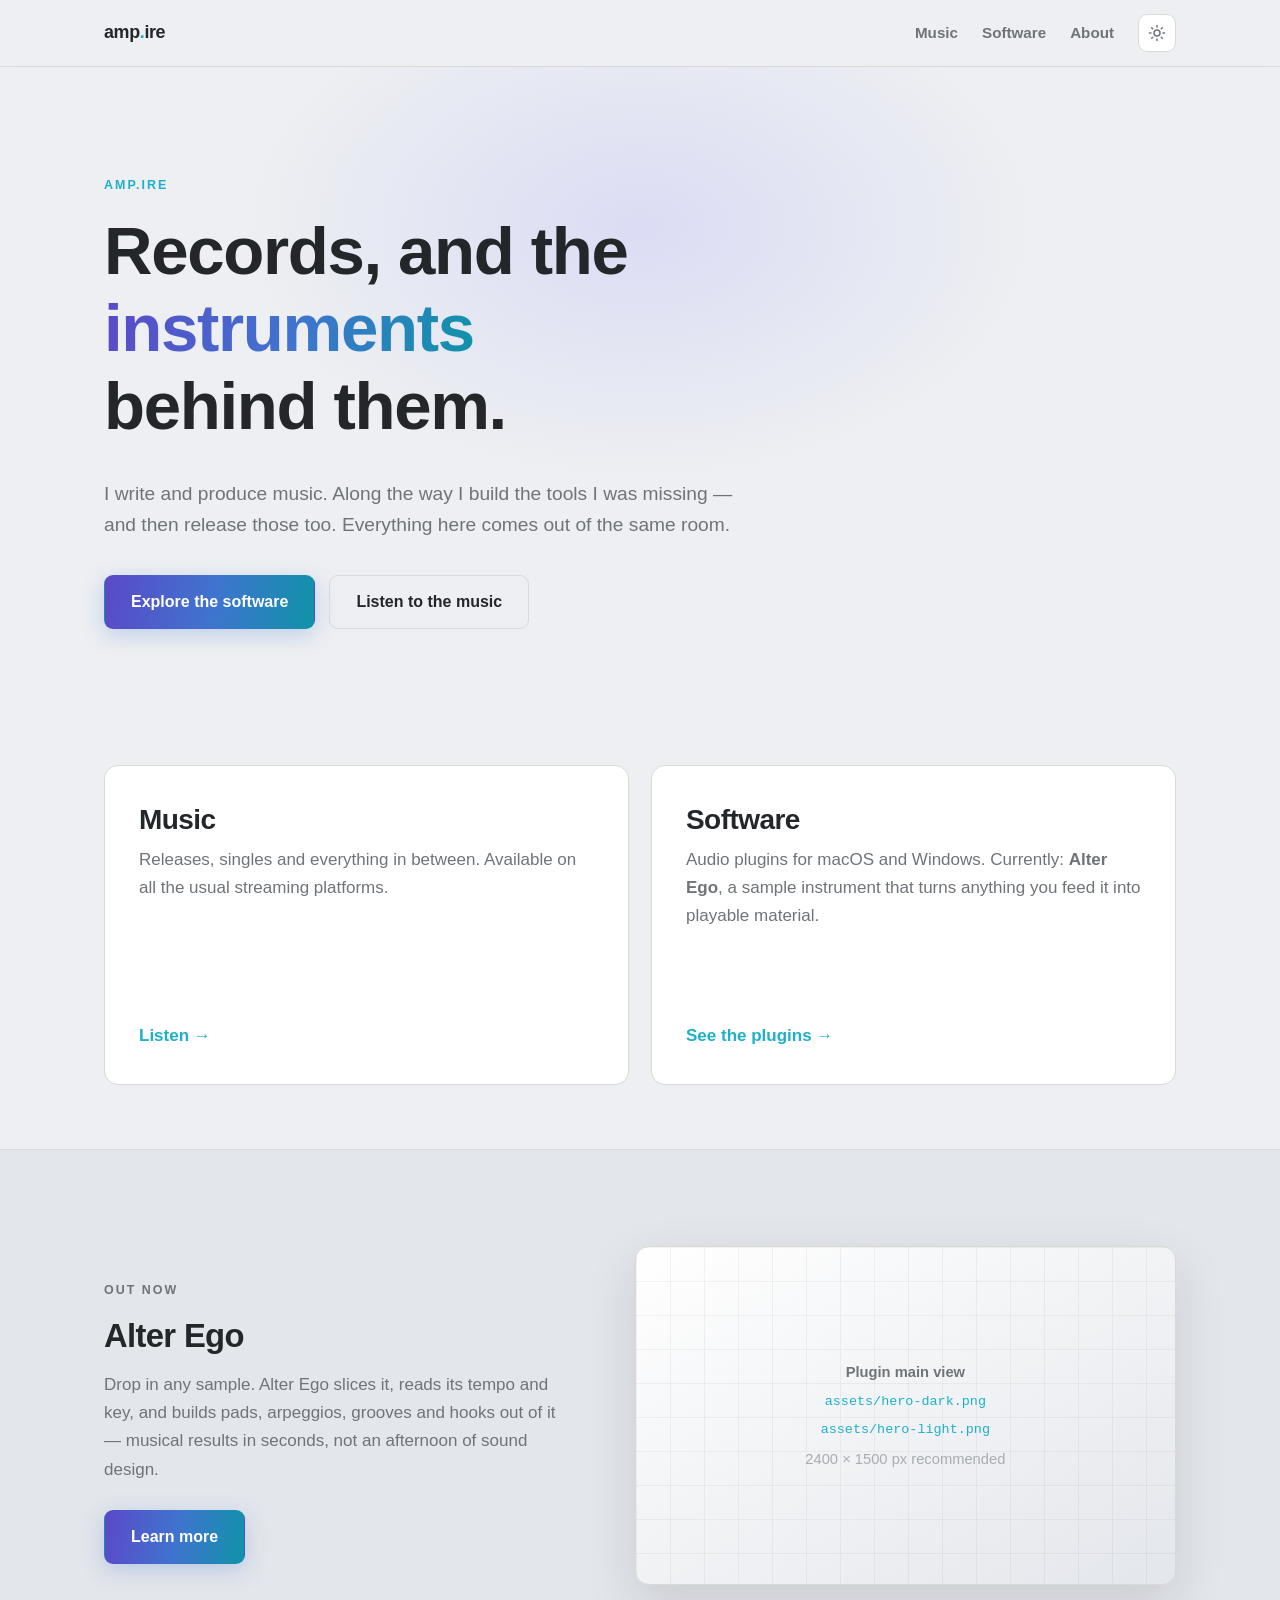
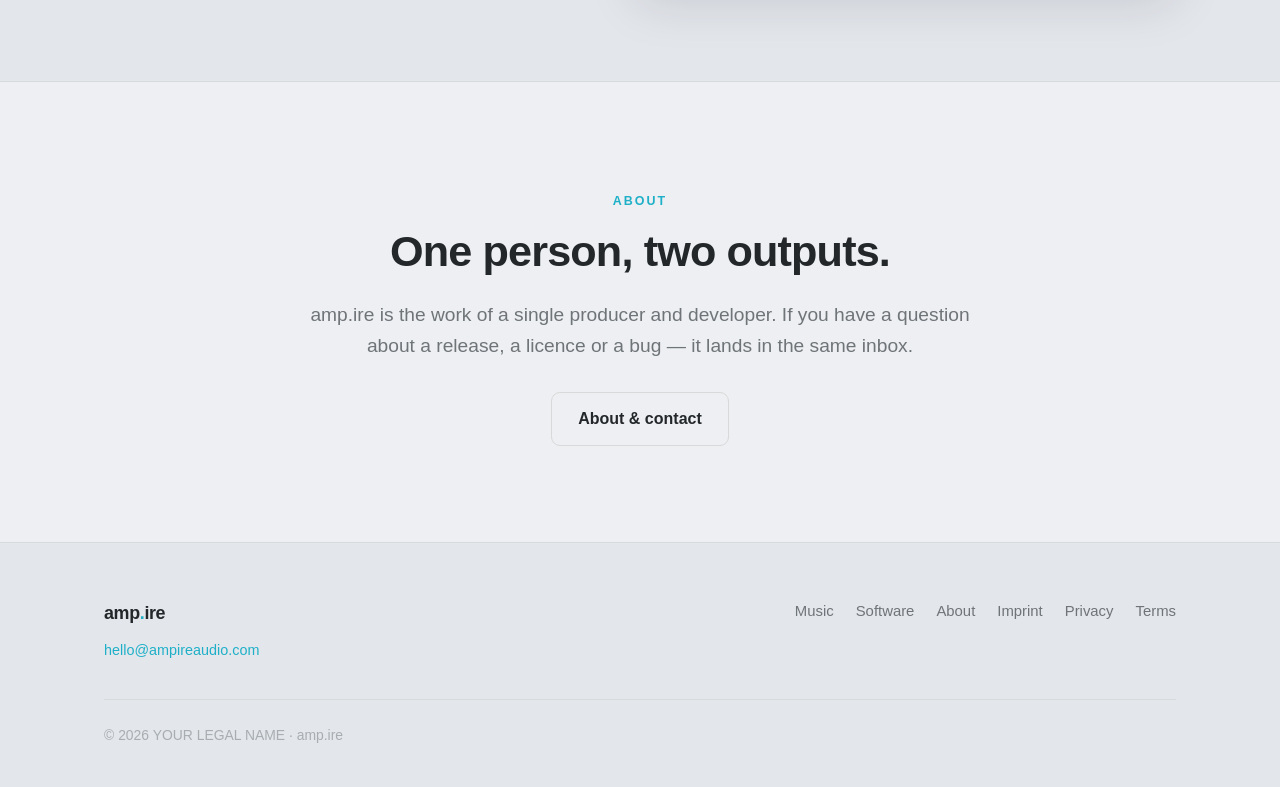
==== index.html @ e9aa4864 "Initial commit: amp.ire marketing site Static site for ampireaudio.com, split out of the plugin repo" ====
<!doctype html>
<html lang="en" data-theme="dark">
<head>
<meta charset="utf-8">
<meta name="viewport" content="width=device-width, initial-scale=1">
<title>amp.ire — music and instruments</title>
<meta name="description" content="amp.ire makes records and the instruments behind them. Music, plus audio plugins for macOS and Windows.">
<meta name="color-scheme" content="dark light">

<meta property="og:title" content="amp.ire — music and instruments">
<meta property="og:description" content="Records and the instruments behind them.">
<meta property="og:type" content="website">
<!-- TODO: replace with the absolute URL once the domain is live -->
<meta property="og:image" content="assets/og-image.png">

<link rel="icon" href="assets/favicon.png">
<link rel="stylesheet" href="styles.css">

<!-- Resolve the theme before first paint, otherwise the wrong one flashes. -->
<script>
  (function () {
    var stored = null;
    try { stored = localStorage.getItem('ampire-theme'); } catch (e) {}
    var system = window.matchMedia('(prefers-color-scheme: light)').matches ? 'light' : 'dark';
    document.documentElement.dataset.theme = stored || system;
  })();
</script>
</head>
<body>

<nav class="nav">
  <div class="nav-inner">
    <a class="logo" href="index.html">amp<span class="brand-dot">.</span>ire</a>
    <div class="nav-links">
      <a href="music.html">Music</a>
      <a href="software.html">Software</a>
      <a href="about.html">About</a>
    </div>
    <div class="nav-actions">
      <button class="theme-toggle" id="themeToggle" type="button" aria-label="Switch between light and dark theme">
        <svg class="icon-sun" viewBox="0 0 24 24" fill="none" stroke="currentColor" stroke-width="2" stroke-linecap="round" aria-hidden="true">
          <circle cx="12" cy="12" r="4"></circle>
          <path d="M12 2v2M12 20v2M4.9 4.9l1.4 1.4M17.7 17.7l1.4 1.4M2 12h2M20 12h2M4.9 19.1l1.4-1.4M17.7 6.3l1.4-1.4"></path>
        </svg>
        <svg class="icon-moon" viewBox="0 0 24 24" fill="none" stroke="currentColor" stroke-width="2" stroke-linecap="round" stroke-linejoin="round" aria-hidden="true">
          <path d="M21 12.8A9 9 0 1111.2 3a7 7 0 009.8 9.8z"></path>
        </svg>
      </button>
    </div>
  </div>
</nav>

<!-- ======================= HERO ======================= -->
<header class="hero">
  <div class="wrap">
    <p class="eyebrow">amp.ire</p>
    <!-- TODO: replace with your own words — this is a starting point, not your voice -->
    <h1>Records, and the <span class="grad-text">instruments</span> behind them.</h1>
    <p class="lede">
      I write and produce music. Along the way I build the tools I was missing —
      and then release those too. Everything here comes out of the same room.
    </p>
    <div class="cta-row" style="margin-top:34px">
      <a class="btn btn-primary" href="software.html">Explore the software</a>
      <a class="btn btn-ghost" href="music.html">Listen to the music</a>
    </div>
  </div>
</header>

<!-- ======================= TWO AREAS ======================= -->
<section class="tight">
  <div class="wrap">
    <div class="split">

      <a class="big-card" href="music.html">
        <h2>Music</h2>
        <p>
          Releases, singles and everything in between. Available on all the usual
          streaming platforms.
        </p>
        <span class="arrow">Listen →</span>
      </a>

      <a class="big-card" href="software.html">
        <h2>Software</h2>
        <p>
          Audio plugins for macOS and Windows. Currently: <strong>Alter Ego</strong>,
          a sample instrument that turns anything you feed it into playable material.
        </p>
        <span class="arrow">See the plugins →</span>
      </a>

    </div>
  </div>
</section>

<!-- ======================= FEATURED: ALTER EGO ======================= -->
<section class="alt">
  <div class="wrap">
    <div class="feature" style="margin-bottom:0">
      <div class="feature-text">
        <p class="eyebrow">Out now</p>
        <h2>Alter Ego</h2>
        <p>
          Drop in any sample. Alter Ego slices it, reads its tempo and key, and builds
          pads, arpeggios, grooves and hooks out of it — musical results in seconds,
          not an afternoon of sound design.
        </p>
        <div class="cta-row" style="margin-top:26px">
          <a class="btn btn-primary" href="alter-ego.html">Learn more</a>
        </div>
      </div>
      <figure class="shot">
        <img class="ss ss-dark"  src="assets/hero-dark.png"  alt="Alter Ego plugin interface, dark theme">
        <img class="ss ss-light" src="assets/hero-light.png" alt="Alter Ego plugin interface, light theme">
        <div class="shot-ph">
          <strong>Plugin main view</strong>
          <code>assets/hero-dark.png</code>
          <code>assets/hero-light.png</code>
          <span>2400 × 1500 px recommended</span>
        </div>
      </figure>
    </div>
  </div>
</section>

<!-- ======================= ABOUT TEASER ======================= -->
<section>
  <div class="wrap" style="max-width:720px;text-align:center">
    <p class="eyebrow" style="justify-self:center">About</p>
    <h2>One person, two outputs.</h2>
    <p class="lede" style="margin-inline:auto">
      amp.ire is the work of a single producer and developer. If you have a question
      about a release, a licence or a bug — it lands in the same inbox.
    </p>
    <div class="cta-row" style="margin-top:30px;justify-content:center">
      <a class="btn btn-ghost" href="about.html">About &amp; contact</a>
    </div>
  </div>
</section>

<footer class="footer">
  <div class="wrap">
    <div class="footer-grid">
      <div>
        <a class="logo" href="index.html">amp<span class="brand-dot">.</span>ire</a>
        <p class="faint" style="margin:10px 0 0">
          <a href="mailto:hello@ampireaudio.com">hello@ampireaudio.com</a>
        </p>
      </div>
      <div class="footer-links">
        <a href="music.html">Music</a>
        <a href="software.html">Software</a>
        <a href="about.html">About</a>
        <a href="legal/imprint.html">Imprint</a>
        <a href="legal/privacy.html">Privacy</a>
        <a href="legal/terms.html">Terms</a>
      </div>
    </div>
    <div class="footer-bottom">
      © <span id="year">2026</span> YOUR LEGAL NAME · amp.ire
    </div>
  </div>
</footer>

<script src="site.js"></script>
</body>
</html>
---- styles.css ----
/* Alter Ego — Landingpage
   Palette 1:1 aus Source/UI/Theme.h übernommen (Dark + Light).
   Der Verlauf entspricht HeroGradientButton.h — dark: accent/accentSecondary/playbackHighlight,
   light: die dort hinterlegten tieferen Varianten. */

/* ---------- Light (Theme.h, Mode::Light) ---------- */
:root[data-theme="light"] {
  --bg:            #edeff2;
  --bg-deep:       #e3e6eb;
  --panel:         #ffffff;
  --panel-2:       #eceeec;
  --border:        #d7dad8;
  --text:          #24272a;
  --text-dim:      #6f7478;
  --text-faint:    #a8adb0;

  --accent:        #7c7bff;
  --accent-2:      #75b8ff;
  --cyan:          #1fb0c8;
  --positive:      #5bbfa5;
  --warning:       #f5c45a;

  --grad: linear-gradient(100deg, #5b49c8 0%, #3f74cf 52%, #0f93a8 100%);
  --grad-on: #ffffff;

  --glow:       rgba(124, 123, 255, .16);
  --shadow-lg:  0 18px 50px rgba(20, 24, 34, .13);
  --shadow-btn: 0 6px 22px rgba(63, 116, 207, .26);
  --shadow-btn-h: 0 10px 30px rgba(63, 116, 207, .36);
  --gridline:   rgba(0, 0, 0, .045);
}

/* ---------- Dark (Theme.h, Mode::Dark) ---------- */
:root[data-theme="dark"] {
  --bg:            #1c1f23;
  --bg-deep:       #16191c;
  --panel:         #2a2e33;
  --panel-2:       #343941;
  --border:        #454a52;
  --text:          #e9ebee;
  --text-dim:      #aab0b8;
  --text-faint:    #8b929b;

  --accent:        #8f8eff;
  --accent-2:      #6fb6ff;
  --cyan:          #43d5e8;
  --positive:      #84dcc6;
  --warning:       #f2c14e;

  --grad: linear-gradient(100deg, #8f8eff 0%, #6fb6ff 52%, #43d5e8 100%);
  --grad-on: #14161a;

  --glow:       rgba(143, 142, 255, .20);
  --shadow-lg:  0 26px 70px rgba(0, 0, 0, .5);
  --shadow-btn: 0 6px 26px rgba(111, 182, 255, .22);
  --shadow-btn-h: 0 10px 34px rgba(111, 182, 255, .34);
  --gridline:   rgba(255, 255, 255, .028);
}

:root {
  --r:   14px;
  --r-s: 9px;
  --maxw: 1120px;
  --font: -apple-system, BlinkMacSystemFont, "Segoe UI", Inter, Roboto,
          "Helvetica Neue", Arial, sans-serif;
  color-scheme: light dark;
}

* { box-sizing: border-box; }

html { scroll-behavior: smooth; }

body {
  margin: 0;
  background: var(--bg);
  color: var(--text);
  font-family: var(--font);
  font-size: 17px;
  line-height: 1.65;
  -webkit-font-smoothing: antialiased;
  overflow-x: hidden;
  transition: background .2s ease, color .2s ease;
}

img { max-width: 100%; display: block; }

a { color: var(--cyan); text-decoration: none; }
a:hover { text-decoration: underline; }

.wrap { max-width: var(--maxw); margin: 0 auto; padding: 0 24px; }

/* ---------- Typografie ---------- */

h1, h2, h3 { line-height: 1.15; letter-spacing: -0.02em; margin: 0 0 .5em; }
h1 { font-size: clamp(2.5rem, 6vw, 4.2rem); font-weight: 800; }
h2 { font-size: clamp(1.8rem, 3.6vw, 2.7rem); font-weight: 750; }
h3 { font-size: 1.2rem; font-weight: 650; }

.grad-text {
  background: var(--grad);
  -webkit-background-clip: text;
  background-clip: text;
  color: transparent;
}

.eyebrow {
  font-size: .78rem; font-weight: 700; letter-spacing: .16em;
  text-transform: uppercase; color: var(--cyan); margin-bottom: 1rem;
}

.lede  { font-size: 1.2rem; color: var(--text-dim); max-width: 62ch; }
.dim   { color: var(--text-dim); }
.faint { color: var(--text-faint); font-size: .9rem; }

/* ---------- Nav ---------- */

.nav {
  position: sticky; top: 0; z-index: 50;
  background: color-mix(in srgb, var(--bg) 80%, transparent);
  backdrop-filter: blur(14px);
  border-bottom: 1px solid var(--border);
}
.nav-inner {
  max-width: var(--maxw); margin: 0 auto; padding: 14px 24px;
  display: flex; align-items: center; gap: 24px;
}
.logo { font-weight: 800; font-size: 1.12rem; letter-spacing: -0.02em; color: var(--text); }
.logo:hover { text-decoration: none; }
.logo .dot {
  display: inline-block; width: 9px; height: 9px; border-radius: 50%;
  background: var(--grad); margin-right: 9px; vertical-align: middle;
}
.nav-links { display: flex; gap: 24px; margin-left: auto; }
.nav-links a { color: var(--text-dim); font-size: .95rem; font-weight: 550; }
.nav-links a:hover { color: var(--text); text-decoration: none; }
.nav-actions { display: flex; align-items: center; gap: 12px; margin-left: auto; }
.nav-links + .nav-actions { margin-left: 0; }

@media (max-width: 860px) {
  .nav-links { display: none; }
  .nav-inner { gap: 12px; }
}

/* Theme-Umschalter */
.theme-toggle {
  width: 38px; height: 38px; flex: 0 0 38px;
  display: grid; place-content: center;
  border: 1px solid var(--border); border-radius: var(--r-s);
  background: var(--panel); color: var(--text-dim);
  cursor: pointer; padding: 0;
  transition: color .15s ease, border-color .15s ease, background .15s ease;
}
.theme-toggle:hover { color: var(--text); border-color: var(--text-faint); }
.theme-toggle svg { width: 18px; height: 18px; }
:root[data-theme="dark"]  .icon-sun  { display: none; }
:root[data-theme="light"] .icon-moon { display: none; }

/* ---------- Buttons ---------- */

.btn {
  display: inline-flex; align-items: center; justify-content: center; gap: 9px;
  padding: 13px 26px; border-radius: var(--r-s);
  font-size: 1rem; font-weight: 650; font-family: var(--font);
  border: 1px solid transparent; cursor: pointer;
  transition: transform .13s ease, box-shadow .13s ease, background .13s ease;
  white-space: nowrap;
}
.btn:hover { text-decoration: none; transform: translateY(-1px); }

.btn-primary {
  background: var(--grad); color: var(--grad-on);
  box-shadow: var(--shadow-btn);
}
.btn-primary:hover { box-shadow: var(--shadow-btn-h); }

.btn-ghost { background: transparent; color: var(--text); border-color: var(--border); }
.btn-ghost:hover { background: var(--panel); border-color: var(--text-faint); }

.btn-sm { padding: 9px 18px; font-size: .92rem; }

/* ---------- Sections ---------- */

section { padding: 96px 0; }
section.tight { padding: 64px 0; }
.section-head { max-width: 62ch; margin-bottom: 52px; }
.alt { background: var(--bg-deep); border-block: 1px solid var(--border); }

/* ---------- Hero ---------- */

.hero { padding: 96px 0 72px; position: relative; overflow: hidden; }
.hero::before {
  content: ""; position: absolute; inset: -30% 0 auto 50%;
  width: 1100px; height: 700px; transform: translateX(-50%);
  background: radial-gradient(closest-side, var(--glow), transparent 72%);
  pointer-events: none;
}
.hero .wrap { position: relative; }
.hero h1 { max-width: 16ch; }
.hero .lede { margin: 0 0 34px; }
.cta-row { display: flex; flex-wrap: wrap; gap: 14px; align-items: center; }
.cta-note { margin-top: 16px; }

/* ---------- Screenshots (theme-abhängig) ---------- */

.shot {
  margin: 0; border: 1px solid var(--border); border-radius: var(--r);
  background: linear-gradient(150deg, var(--panel), var(--bg-deep));
  box-shadow: var(--shadow-lg); overflow: hidden;
}
.shot img { width: 100%; }
.shot figcaption {
  padding: 12px 16px; border-top: 1px solid var(--border);
  font-size: .87rem; color: var(--text-faint);
}
.hero-shot { margin-top: 60px; }

/* Nur der Screenshot des aktiven Themes wird gezeigt. */
.ss { display: none; }
:root[data-theme="dark"]  .shot:not(.missing) .ss-dark  { display: block; }
:root[data-theme="light"] .shot:not(.missing) .ss-light { display: block; }

/* Platzhalter — verschwindet automatisch, sobald die Bilddateien existieren.
   Kein HTML-Editieren nötig: fehlende Dateien setzen .missing per onerror. */
.shot-ph { display: none; }
.shot.missing .shot-ph {
  display: grid; aspect-ratio: 16 / 10; place-content: center;
  gap: 6px; text-align: center; padding: 24px;
  color: var(--text-faint); font-size: .92rem;
  background-image:
    linear-gradient(var(--gridline) 1px, transparent 1px),
    linear-gradient(90deg, var(--gridline) 1px, transparent 1px);
  background-size: 34px 34px;
}
.shot-ph strong { color: var(--text-dim); font-weight: 600; }
.shot-ph code { font-size: .84rem; color: var(--cyan); }

/* ---------- Badge-Reihe ---------- */

.badges {
  display: flex; flex-wrap: wrap; gap: 10px 12px;
  margin-top: 28px; padding-top: 28px; border-top: 1px solid var(--border);
}
.badge {
  font-size: .82rem; font-weight: 600; color: var(--text-dim);
  border: 1px solid var(--border); border-radius: 999px; padding: 5px 14px;
  background: var(--panel);
}
.badge.ok { color: var(--positive); border-color: color-mix(in srgb, var(--positive) 40%, transparent); }

/* ---------- Karten ---------- */

.grid { display: grid; gap: 22px; }
.grid-3 { grid-template-columns: repeat(3, 1fr); }
.grid-2 { grid-template-columns: repeat(2, 1fr); }
@media (max-width: 900px) { .grid-3, .grid-2 { grid-template-columns: 1fr; } }

.card {
  background: var(--panel); border: 1px solid var(--border);
  border-radius: var(--r); padding: 28px;
}
.card h3 { margin-bottom: .45em; }
.card p { margin: 0; color: var(--text-dim); font-size: .97rem; }
.card .ico { margin-bottom: 18px; display: block; color: var(--cyan); }

/* ---------- Feature-Zeilen ---------- */

.feature {
  display: grid; grid-template-columns: 1fr 1.15fr; gap: 60px; align-items: center;
  margin-bottom: 90px;
}
.feature:last-child { margin-bottom: 0; }
.feature.flip .feature-text { order: 2; }
@media (max-width: 900px) {
  .feature { grid-template-columns: 1fr; gap: 32px; margin-bottom: 64px; }
  .feature.flip .feature-text { order: 0; }
}
.feature h2 { font-size: clamp(1.5rem, 2.8vw, 2.05rem); }
.feature p { color: var(--text-dim); }

/* ---------- Audio-Demos ---------- */

.demo {
  background: var(--panel); border: 1px solid var(--border);
  border-radius: var(--r); padding: 20px 22px;
}
.demo-title { font-weight: 650; margin-bottom: 3px; }
.demo-meta { font-size: .85rem; color: var(--text-faint); margin-bottom: 14px; }
.demo audio { width: 100%; height: 36px; }

/* ---------- Schritte ---------- */

.step-num {
  width: 38px; height: 38px; border-radius: 50%;
  display: grid; place-content: center; margin-bottom: 16px;
  font-weight: 800; font-size: 1rem; color: var(--grad-on); background: var(--grad);
}

/* ---------- Preis ---------- */

.price-card {
  max-width: 480px; margin: 0 auto; text-align: center;
  background: var(--panel); border: 1px solid var(--border);
  border-radius: var(--r); padding: 44px 36px; position: relative; overflow: hidden;
}
.price-card::before {
  content: ""; position: absolute; inset: 0 0 auto 0; height: 3px; background: var(--grad);
}
.price { font-size: 3.4rem; font-weight: 800; letter-spacing: -0.03em; line-height: 1; }
.price-sub { color: var(--text-faint); font-size: .92rem; margin-top: 8px; }
.price-list { list-style: none; padding: 0; margin: 28px 0; text-align: left; }
.price-list li { padding: 9px 0 9px 28px; position: relative; color: var(--text-dim); font-size: .97rem; }
.price-list li::before {
  content: "✓"; position: absolute; left: 0; top: 9px; color: var(--cyan); font-weight: 700;
}

/* ---------- Specs ---------- */

.spec-table { width: 100%; border-collapse: collapse; font-size: .97rem; }
.spec-table th, .spec-table td {
  padding: 14px 0; border-bottom: 1px solid var(--border);
  text-align: left; vertical-align: top;
}
.spec-table th { color: var(--text-faint); font-weight: 600; width: 34%; }
.spec-table td { color: var(--text-dim); }

/* ---------- FAQ ---------- */

.faq { border-top: 1px solid var(--border); }
.faq details { border-bottom: 1px solid var(--border); }
.faq summary {
  cursor: pointer; list-style: none; padding: 22px 40px 22px 0;
  font-weight: 600; position: relative;
}
.faq summary::-webkit-details-marker { display: none; }
.faq summary::after {
  content: "+"; position: absolute; right: 6px; top: 18px;
  font-size: 1.5rem; font-weight: 400; color: var(--cyan); line-height: 1;
  transition: transform .18s ease;
}
.faq details[open] summary::after { transform: rotate(45deg); }
.faq .answer { padding: 0 40px 22px 0; color: var(--text-dim); margin: 0; }

/* ---------- Footer ---------- */

.footer { border-top: 1px solid var(--border); padding: 56px 0 40px; background: var(--bg-deep); }
.footer-grid { display: flex; flex-wrap: wrap; gap: 40px; justify-content: space-between; }
.footer-links { display: flex; flex-wrap: wrap; gap: 22px; }
.footer-links a { color: var(--text-dim); font-size: .93rem; }
.footer-bottom {
  margin-top: 36px; padding-top: 24px; border-top: 1px solid var(--border);
  color: var(--text-faint); font-size: .87rem;
}

/* ---------- Reduced motion ---------- */

@media (prefers-reduced-motion: reduce) {
  html { scroll-behavior: auto; }
  .btn, .faq summary::after, body { transition: none; }
  .btn:hover { transform: none; }
}

/* ==========================================================
   amp.ire — Dachmarken-Layout (Home, Music, Software, About)
   ========================================================== */

.nav-links a.active { color: var(--text); }
.nav-links a.active::after {
  content: ""; display: block; height: 2px; margin-top: 3px;
  background: var(--grad); border-radius: 2px;
}

/* Brand-Wortmarke */
.logo .brand-dot { color: var(--cyan); }

/* Breadcrumb auf Unterseiten */
.crumb { font-size: .9rem; color: var(--text-faint); margin-bottom: 18px; }
.crumb a { color: var(--text-faint); }
.crumb a:hover { color: var(--text); text-decoration: none; }
.crumb span { margin: 0 8px; opacity: .55; }

/* ---------- Home: zwei große Bereichskarten ---------- */

.split { display: grid; grid-template-columns: 1fr 1fr; gap: 22px; }
@media (max-width: 860px) { .split { grid-template-columns: 1fr; } }

.big-card {
  position: relative; overflow: hidden; isolation: isolate;
  background: var(--panel); border: 1px solid var(--border);
  border-radius: var(--r); padding: 38px 34px 34px;
  display: flex; flex-direction: column; min-height: 320px;
  transition: border-color .16s ease, transform .16s ease, box-shadow .16s ease;
}
.big-card:hover {
  border-color: color-mix(in srgb, var(--cyan) 45%, var(--border));
  transform: translateY(-2px);
  box-shadow: var(--shadow-lg);
  text-decoration: none;
}
.big-card::before {
  content: ""; position: absolute; inset: 0 0 auto 0; height: 3px;
  background: var(--grad); opacity: 0; transition: opacity .16s ease;
}
.big-card:hover::before { opacity: 1; }
.big-card h2 { font-size: 1.75rem; margin-bottom: .35em; color: var(--text); }
.big-card p { color: var(--text-dim); margin: 0 0 26px; }
.big-card .arrow { margin-top: auto; font-weight: 650; color: var(--cyan); }

/* ---------- Releases ---------- */

.release-grid { display: grid; grid-template-columns: repeat(3, 1fr); gap: 30px; }
@media (max-width: 900px) { .release-grid { grid-template-columns: repeat(2, 1fr); } }
@media (max-width: 560px) { .release-grid { grid-template-columns: 1fr; } }

.release { display: flex; flex-direction: column; }
.cover {
  position: relative; aspect-ratio: 1; border-radius: var(--r-s); overflow: hidden;
  border: 1px solid var(--border); background: var(--panel);
  box-shadow: var(--shadow-lg); margin-bottom: 16px;
}
.cover img { width: 100%; height: 100%; object-fit: cover; }
.cover.missing img { display: none; }
.cover .cover-ph { display: none; }
.cover.missing .cover-ph {
  position: absolute; inset: 0; display: grid; place-content: center;
  gap: 4px; text-align: center; padding: 18px;
  color: var(--text-faint); font-size: .82rem;
  background-image:
    linear-gradient(var(--gridline) 1px, transparent 1px),
    linear-gradient(90deg, var(--gridline) 1px, transparent 1px);
  background-size: 26px 26px;
}
.cover .cover-ph code { color: var(--cyan); font-size: .76rem; }

.release-title { font-weight: 650; font-size: 1.05rem; }
.release-meta { color: var(--text-faint); font-size: .87rem; margin-bottom: 12px; }

.pill-links { display: flex; flex-wrap: wrap; gap: 8px; }
.pill {
  font-size: .82rem; font-weight: 600; color: var(--text-dim);
  border: 1px solid var(--border); border-radius: 999px;
  padding: 5px 13px; background: var(--panel);
  transition: color .14s ease, border-color .14s ease;
}
.pill:hover { color: var(--text); border-color: var(--cyan); text-decoration: none; }

/* ---------- About ---------- */

.about-grid { display: grid; grid-template-columns: 320px 1fr; gap: 56px; align-items: start; }
@media (max-width: 860px) { .about-grid { grid-template-columns: 1fr; gap: 32px; } }

.portrait {
  position: relative; aspect-ratio: 4 / 5; border-radius: var(--r); overflow: hidden;
  border: 1px solid var(--border); background: var(--panel); box-shadow: var(--shadow-lg);
}
.portrait img { width: 100%; height: 100%; object-fit: cover; }
.portrait.missing img { display: none; }
.portrait .cover-ph { display: none; }
.portrait.missing .cover-ph {
  position: absolute; inset: 0; display: grid; place-content: center;
  gap: 4px; text-align: center; padding: 18px;
  color: var(--text-faint); font-size: .84rem;
  background-image:
    linear-gradient(var(--gridline) 1px, transparent 1px),
    linear-gradient(90deg, var(--gridline) 1px, transparent 1px);
  background-size: 26px 26px;
}
.portrait .cover-ph code { color: var(--cyan); font-size: .78rem; }

.prose p { color: var(--text-dim); }
.prose p:first-child { color: var(--text); font-size: 1.15rem; }

/* ---------- Software-Übersicht ---------- */

.product {
  display: grid; grid-template-columns: 1fr 1.2fr; gap: 44px; align-items: center;
  background: var(--panel); border: 1px solid var(--border);
  border-radius: var(--r); padding: 40px; margin-bottom: 24px;
}
@media (max-width: 900px) { .product { grid-template-columns: 1fr; gap: 28px; padding: 30px; } }
.product h2 { font-size: 1.9rem; margin-bottom: .3em; }
.product .tagline { color: var(--text-dim); margin: 0 0 22px; }

.soon {
  border: 1px dashed var(--border); border-radius: var(--r);
  padding: 34px; text-align: center; color: var(--text-faint);
}
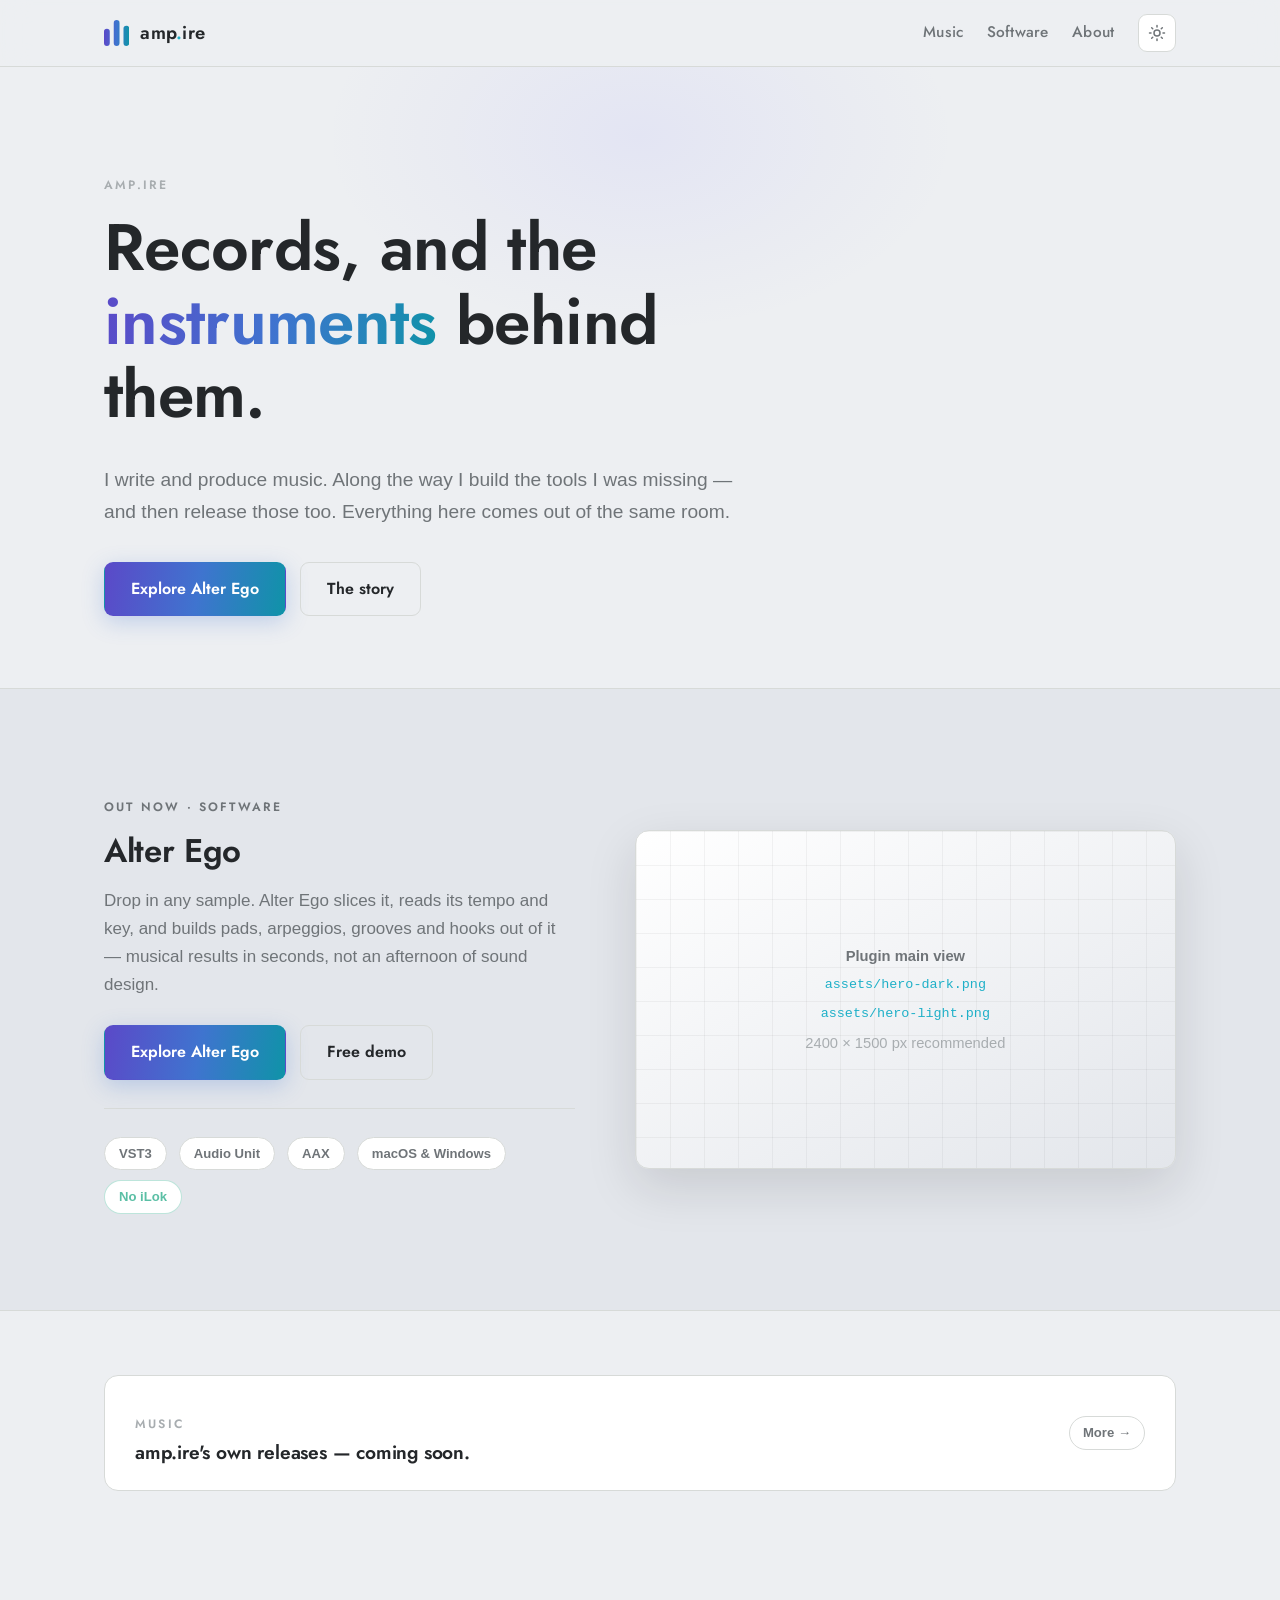
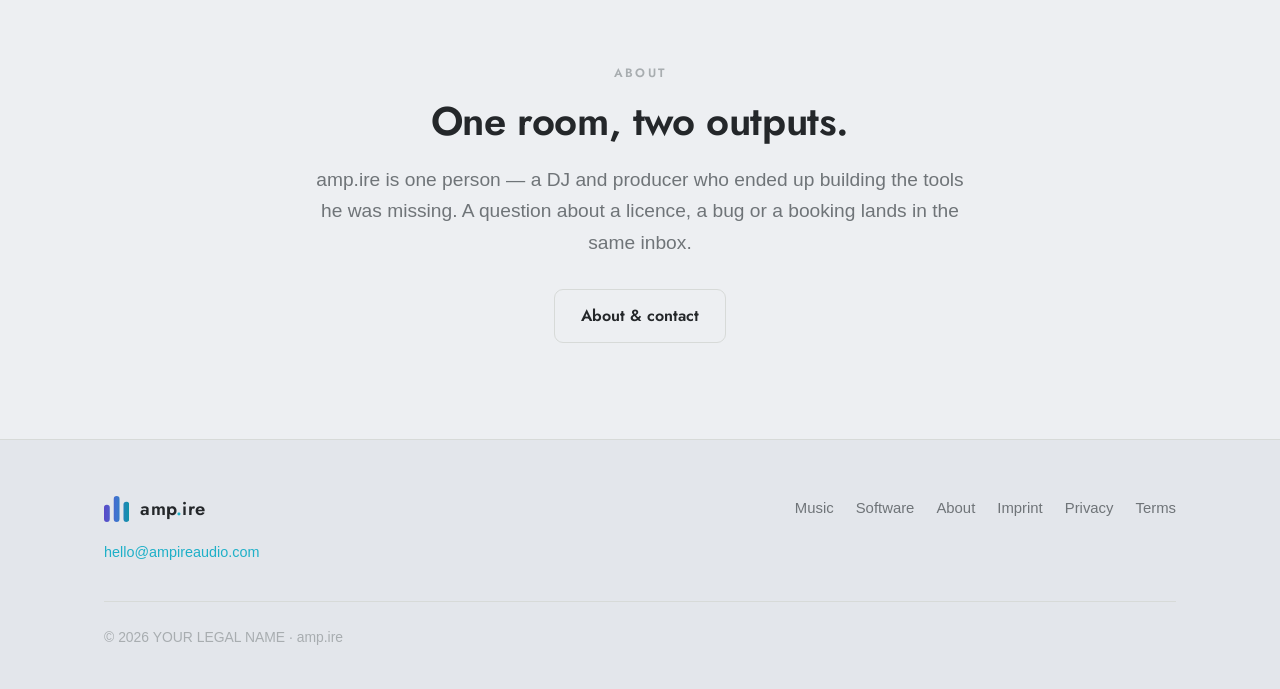
==== commit affb99f0: "Rework brand & design: amp.ire logo, Jost type, plugin-forward layout - New logo: EQ-triad mark (thr" ====
--- a/index.html
+++ b/index.html
@@ -14,6 +14,8 @@
 <meta property="og:image" content="assets/og-image.png">
 
 <link rel="icon" href="assets/favicon.png">
+<link rel="preload" href="assets/fonts/jost-600.woff2" as="font" type="font/woff2" crossorigin>
+<link rel="preload" href="assets/fonts/jost-500.woff2" as="font" type="font/woff2" crossorigin>
 <link rel="stylesheet" href="styles.css">
 
 <!-- Resolve the theme before first paint, otherwise the wrong one flashes. -->
@@ -30,7 +32,7 @@
 
 <nav class="nav">
   <div class="nav-inner">
-    <a class="logo" href="index.html">amp<span class="brand-dot">.</span>ire</a>
+    <a class="logo" href="index.html" aria-label="amp.ire — home"><svg class="logo-mark" viewBox="0 0 70 72" aria-hidden="true" focusable="false"><defs><linearGradient id="ampGrad" gradientUnits="userSpaceOnUse" x1="0" y1="0" x2="70" y2="0"><stop offset="0" style="stop-color:var(--ampg-1)"/><stop offset=".5" style="stop-color:var(--ampg-2)"/><stop offset="1" style="stop-color:var(--ampg-3)"/></linearGradient></defs><rect x="0" y="24" width="16" height="48" rx="8" fill="url(#ampGrad)"/><rect x="27" y="0" width="16" height="72" rx="8" fill="url(#ampGrad)"/><rect x="54" y="16" width="16" height="56" rx="8" fill="url(#ampGrad)"/></svg><span class="logo-word">amp<span class="brand-dot">.</span>ire</span></a>
     <div class="nav-links">
       <a href="music.html">Music</a>
       <a href="software.html">Software</a>
@@ -61,45 +63,18 @@
       and then release those too. Everything here comes out of the same room.
     </p>
     <div class="cta-row" style="margin-top:34px">
-      <a class="btn btn-primary" href="software.html">Explore the software</a>
-      <a class="btn btn-ghost" href="music.html">Listen to the music</a>
+      <a class="btn btn-primary" href="alter-ego.html">Explore Alter Ego</a>
+      <a class="btn btn-ghost" href="about.html">The story</a>
     </div>
   </div>
 </header>
 
-<!-- ======================= TWO AREAS ======================= -->
-<section class="tight">
-  <div class="wrap">
-    <div class="split">
-
-      <a class="big-card" href="music.html">
-        <h2>Music</h2>
-        <p>
-          Releases, singles and everything in between. Available on all the usual
-          streaming platforms.
-        </p>
-        <span class="arrow">Listen →</span>
-      </a>
-
-      <a class="big-card" href="software.html">
-        <h2>Software</h2>
-        <p>
-          Audio plugins for macOS and Windows. Currently: <strong>Alter Ego</strong>,
-          a sample instrument that turns anything you feed it into playable material.
-        </p>
-        <span class="arrow">See the plugins →</span>
-      </a>
-
-    </div>
-  </div>
-</section>
-
-<!-- ======================= FEATURED: ALTER EGO ======================= -->
+<!-- ======================= ALTER EGO — the star ======================= -->
 <section class="alt">
   <div class="wrap">
     <div class="feature" style="margin-bottom:0">
       <div class="feature-text">
-        <p class="eyebrow">Out now</p>
+        <p class="eyebrow">Out now · Software</p>
         <h2>Alter Ego</h2>
         <p>
           Drop in any sample. Alter Ego slices it, reads its tempo and key, and builds
@@ -107,7 +82,15 @@
           not an afternoon of sound design.
         </p>
         <div class="cta-row" style="margin-top:26px">
-          <a class="btn btn-primary" href="alter-ego.html">Learn more</a>
+          <a class="btn btn-primary" href="alter-ego.html">Explore Alter Ego</a>
+          <a class="btn btn-ghost" href="alter-ego.html#demo-download">Free demo</a>
+        </div>
+        <div class="badges">
+          <span class="badge">VST3</span>
+          <span class="badge">Audio Unit</span>
+          <span class="badge">AAX</span>
+          <span class="badge">macOS &amp; Windows</span>
+          <span class="badge ok">No iLok</span>
         </div>
       </div>
       <figure class="shot">
@@ -124,14 +107,28 @@
   </div>
 </section>
 
+<!-- ======================= MUSIC — coming soon (small) ======================= -->
+<section class="tight">
+  <div class="wrap">
+    <div class="soon-strip">
+      <div>
+        <p class="eyebrow" style="margin-bottom:.5rem">Music</p>
+        <h3 style="margin:0">amp.ire's own releases — coming soon.</h3>
+      </div>
+      <a class="pill" href="music.html">More&nbsp;→</a>
+    </div>
+  </div>
+</section>
+
 <!-- ======================= ABOUT TEASER ======================= -->
 <section>
   <div class="wrap" style="max-width:720px;text-align:center">
     <p class="eyebrow" style="justify-self:center">About</p>
-    <h2>One person, two outputs.</h2>
+    <h2>One room, two outputs.</h2>
     <p class="lede" style="margin-inline:auto">
-      amp.ire is the work of a single producer and developer. If you have a question
-      about a release, a licence or a bug — it lands in the same inbox.
+      <!-- TODO: rewrite in your own voice -->
+      amp.ire is one person — a DJ and producer who ended up building the tools he was
+      missing. A question about a licence, a bug or a booking lands in the same inbox.
     </p>
     <div class="cta-row" style="margin-top:30px;justify-content:center">
       <a class="btn btn-ghost" href="about.html">About &amp; contact</a>
@@ -143,7 +140,7 @@
   <div class="wrap">
     <div class="footer-grid">
       <div>
-        <a class="logo" href="index.html">amp<span class="brand-dot">.</span>ire</a>
+        <a class="logo" href="index.html" aria-label="amp.ire — home"><svg class="logo-mark" viewBox="0 0 70 72" aria-hidden="true" focusable="false"><defs><linearGradient id="ampGrad" gradientUnits="userSpaceOnUse" x1="0" y1="0" x2="70" y2="0"><stop offset="0" style="stop-color:var(--ampg-1)"/><stop offset=".5" style="stop-color:var(--ampg-2)"/><stop offset="1" style="stop-color:var(--ampg-3)"/></linearGradient></defs><rect x="0" y="24" width="16" height="48" rx="8" fill="url(#ampGrad)"/><rect x="27" y="0" width="16" height="72" rx="8" fill="url(#ampGrad)"/><rect x="54" y="16" width="16" height="56" rx="8" fill="url(#ampGrad)"/></svg><span class="logo-word">amp<span class="brand-dot">.</span>ire</span></a>
         <p class="faint" style="margin:10px 0 0">
           <a href="mailto:hello@ampireaudio.com">hello@ampireaudio.com</a>
         </p>
--- a/styles.css
+++ b/styles.css
@@ -1,7 +1,15 @@
-/* Alter Ego — Landingpage
-   Palette 1:1 aus Source/UI/Theme.h übernommen (Dark + Light).
-   Der Verlauf entspricht HeroGradientButton.h — dark: accent/accentSecondary/playbackHighlight,
-   light: die dort hinterlegten tieferen Varianten. */
+/* amp.ire — site styles
+   Palette from the plugin's Source/UI/Theme.h (dark + light).
+   Display type: Jost (open-source Futura relative), self-hosted — no external font CDN. */
+
+@font-face { font-family: "Jost"; font-style: normal; font-weight: 400; font-display: swap;
+  src: url("assets/fonts/jost-400.woff2") format("woff2"); }
+@font-face { font-family: "Jost"; font-style: normal; font-weight: 500; font-display: swap;
+  src: url("assets/fonts/jost-500.woff2") format("woff2"); }
+@font-face { font-family: "Jost"; font-style: normal; font-weight: 600; font-display: swap;
+  src: url("assets/fonts/jost-600.woff2") format("woff2"); }
+@font-face { font-family: "Jost"; font-style: normal; font-weight: 700; font-display: swap;
+  src: url("assets/fonts/jost-700.woff2") format("woff2"); }
 
 /* ---------- Light (Theme.h, Mode::Light) ---------- */
 :root[data-theme="light"] {
@@ -20,10 +28,13 @@
   --positive:      #5bbfa5;
   --warning:       #f5c45a;
 
+  /* brand-mark gradient stops (deep, for the mark on light surfaces) */
+  --ampg-1: #5b49c8; --ampg-2: #3f74cf; --ampg-3: #0f93a8;
+
   --grad: linear-gradient(100deg, #5b49c8 0%, #3f74cf 52%, #0f93a8 100%);
   --grad-on: #ffffff;
 
-  --glow:       rgba(124, 123, 255, .16);
+  --glow:       rgba(124, 123, 255, .10);
   --shadow-lg:  0 18px 50px rgba(20, 24, 34, .13);
   --shadow-btn: 0 6px 22px rgba(63, 116, 207, .26);
   --shadow-btn-h: 0 10px 30px rgba(63, 116, 207, .36);
@@ -47,10 +58,13 @@
   --positive:      #84dcc6;
   --warning:       #f2c14e;
 
+  /* brand-mark gradient stops (bright, for the mark on dark surfaces) */
+  --ampg-1: #8f8eff; --ampg-2: #6fb6ff; --ampg-3: #43d5e8;
+
   --grad: linear-gradient(100deg, #8f8eff 0%, #6fb6ff 52%, #43d5e8 100%);
   --grad-on: #14161a;
 
-  --glow:       rgba(143, 142, 255, .20);
+  --glow:       rgba(143, 142, 255, .13);
   --shadow-lg:  0 26px 70px rgba(0, 0, 0, .5);
   --shadow-btn: 0 6px 26px rgba(111, 182, 255, .22);
   --shadow-btn-h: 0 10px 34px rgba(111, 182, 255, .34);
@@ -62,6 +76,8 @@
   --r-s: 9px;
   --maxw: 1120px;
   --font: -apple-system, BlinkMacSystemFont, "Segoe UI", Inter, Roboto,
+          "Helvetica Neue", Arial, sans-serif;
+  --font-display: "Jost", -apple-system, BlinkMacSystemFont, "Segoe UI", Inter, Roboto,
           "Helvetica Neue", Arial, sans-serif;
   color-scheme: light dark;
 }
@@ -91,10 +107,10 @@
 
 /* ---------- Typografie ---------- */
 
-h1, h2, h3 { line-height: 1.15; letter-spacing: -0.02em; margin: 0 0 .5em; }
-h1 { font-size: clamp(2.5rem, 6vw, 4.2rem); font-weight: 800; }
-h2 { font-size: clamp(1.8rem, 3.6vw, 2.7rem); font-weight: 750; }
-h3 { font-size: 1.2rem; font-weight: 650; }
+h1, h2, h3 { font-family: var(--font-display); line-height: 1.12; letter-spacing: -0.01em; margin: 0 0 .5em; }
+h1 { font-size: clamp(2.5rem, 6vw, 4.1rem); font-weight: 600; }
+h2 { font-size: clamp(1.7rem, 3.4vw, 2.5rem); font-weight: 600; }
+h3 { font-size: 1.2rem; font-weight: 600; }
 
 .grad-text {
   background: var(--grad);
@@ -104,8 +120,9 @@
 }
 
 .eyebrow {
-  font-size: .78rem; font-weight: 700; letter-spacing: .16em;
-  text-transform: uppercase; color: var(--cyan); margin-bottom: 1rem;
+  font-family: var(--font-display);
+  font-size: .76rem; font-weight: 600; letter-spacing: .18em;
+  text-transform: uppercase; color: var(--text-faint); margin-bottom: 1rem;
 }
 
 .lede  { font-size: 1.2rem; color: var(--text-dim); max-width: 62ch; }
@@ -124,14 +141,15 @@
   max-width: var(--maxw); margin: 0 auto; padding: 14px 24px;
   display: flex; align-items: center; gap: 24px;
 }
-.logo { font-weight: 800; font-size: 1.12rem; letter-spacing: -0.02em; color: var(--text); }
+.logo {
+  display: inline-flex; align-items: center; gap: 11px; color: var(--text);
+  font-family: var(--font-display); font-weight: 600; font-size: 1.16rem; letter-spacing: .015em;
+}
 .logo:hover { text-decoration: none; }
-.logo .dot {
-  display: inline-block; width: 9px; height: 9px; border-radius: 50%;
-  background: var(--grad); margin-right: 9px; vertical-align: middle;
-}
+.logo-mark { height: 26px; width: auto; display: block; flex: 0 0 auto; }
+.logo-word { line-height: 1; }
 .nav-links { display: flex; gap: 24px; margin-left: auto; }
-.nav-links a { color: var(--text-dim); font-size: .95rem; font-weight: 550; }
+.nav-links a { font-family: var(--font-display); color: var(--text-dim); font-size: .96rem; font-weight: 500; letter-spacing: .01em; }
 .nav-links a:hover { color: var(--text); text-decoration: none; }
 .nav-actions { display: flex; align-items: center; gap: 12px; margin-left: auto; }
 .nav-links + .nav-actions { margin-left: 0; }
@@ -160,7 +178,7 @@
 .btn {
   display: inline-flex; align-items: center; justify-content: center; gap: 9px;
   padding: 13px 26px; border-radius: var(--r-s);
-  font-size: 1rem; font-weight: 650; font-family: var(--font);
+  font-size: 1rem; font-weight: 600; font-family: var(--font-display);
   border: 1px solid transparent; cursor: pointer;
   transition: transform .13s ease, box-shadow .13s ease, background .13s ease;
   white-space: nowrap;
@@ -189,10 +207,10 @@
 
 .hero { padding: 96px 0 72px; position: relative; overflow: hidden; }
 .hero::before {
-  content: ""; position: absolute; inset: -30% 0 auto 50%;
-  width: 1100px; height: 700px; transform: translateX(-50%);
-  background: radial-gradient(closest-side, var(--glow), transparent 72%);
-  pointer-events: none;
+  content: ""; position: absolute; inset: -34% 0 auto 50%;
+  width: 900px; height: 560px; transform: translateX(-50%);
+  background: radial-gradient(closest-side, var(--glow), transparent 70%);
+  pointer-events: none; opacity: .85;
 }
 .hero .wrap { position: relative; }
 .hero h1 { max-width: 16ch; }
@@ -260,7 +278,7 @@
 }
 .card h3 { margin-bottom: .45em; }
 .card p { margin: 0; color: var(--text-dim); font-size: .97rem; }
-.card .ico { margin-bottom: 18px; display: block; color: var(--cyan); }
+.card .ico { margin-bottom: 18px; display: block; color: var(--text-dim); }
 
 /* ---------- Feature-Zeilen ---------- */
 
@@ -305,7 +323,7 @@
 .price-card::before {
   content: ""; position: absolute; inset: 0 0 auto 0; height: 3px; background: var(--grad);
 }
-.price { font-size: 3.4rem; font-weight: 800; letter-spacing: -0.03em; line-height: 1; }
+.price { font-family: var(--font-display); font-size: 3.4rem; font-weight: 600; letter-spacing: -0.02em; line-height: 1; }
 .price-sub { color: var(--text-faint); font-size: .92rem; margin-top: 8px; }
 .price-list { list-style: none; padding: 0; margin: 28px 0; text-align: left; }
 .price-list li { padding: 9px 0 9px 28px; position: relative; color: var(--text-dim); font-size: .97rem; }
@@ -334,7 +352,7 @@
 .faq summary::-webkit-details-marker { display: none; }
 .faq summary::after {
   content: "+"; position: absolute; right: 6px; top: 18px;
-  font-size: 1.5rem; font-weight: 400; color: var(--cyan); line-height: 1;
+  font-size: 1.5rem; font-weight: 400; color: var(--text-faint); line-height: 1;
   transition: transform .18s ease;
 }
 .faq details[open] summary::after { transform: rotate(45deg); }
@@ -391,7 +409,7 @@
   transition: border-color .16s ease, transform .16s ease, box-shadow .16s ease;
 }
 .big-card:hover {
-  border-color: color-mix(in srgb, var(--cyan) 45%, var(--border));
+  border-color: var(--text-faint);
   transform: translateY(-2px);
   box-shadow: var(--shadow-lg);
   text-decoration: none;
@@ -403,7 +421,7 @@
 .big-card:hover::before { opacity: 1; }
 .big-card h2 { font-size: 1.75rem; margin-bottom: .35em; color: var(--text); }
 .big-card p { color: var(--text-dim); margin: 0 0 26px; }
-.big-card .arrow { margin-top: auto; font-weight: 650; color: var(--cyan); }
+.big-card .arrow { margin-top: auto; font-family: var(--font-display); font-weight: 600; color: var(--text); }
 
 /* ---------- Releases ---------- */
 
@@ -441,7 +459,7 @@
   padding: 5px 13px; background: var(--panel);
   transition: color .14s ease, border-color .14s ease;
 }
-.pill:hover { color: var(--text); border-color: var(--cyan); text-decoration: none; }
+.pill:hover { color: var(--text); border-color: var(--text-faint); text-decoration: none; }
 
 /* ---------- About ---------- */
 
@@ -484,3 +502,12 @@
   border: 1px dashed var(--border); border-radius: var(--r);
   padding: 34px; text-align: center; color: var(--text-faint);
 }
+
+/* Home: small "music coming soon" strip */
+.soon-strip {
+  display: flex; align-items: center; justify-content: space-between; gap: 20px;
+  background: var(--panel); border: 1px solid var(--border);
+  border-radius: var(--r); padding: 26px 30px;
+}
+.soon-strip h3 { color: var(--text); }
+@media (max-width: 560px) { .soon-strip { flex-direction: column; align-items: flex-start; } }
